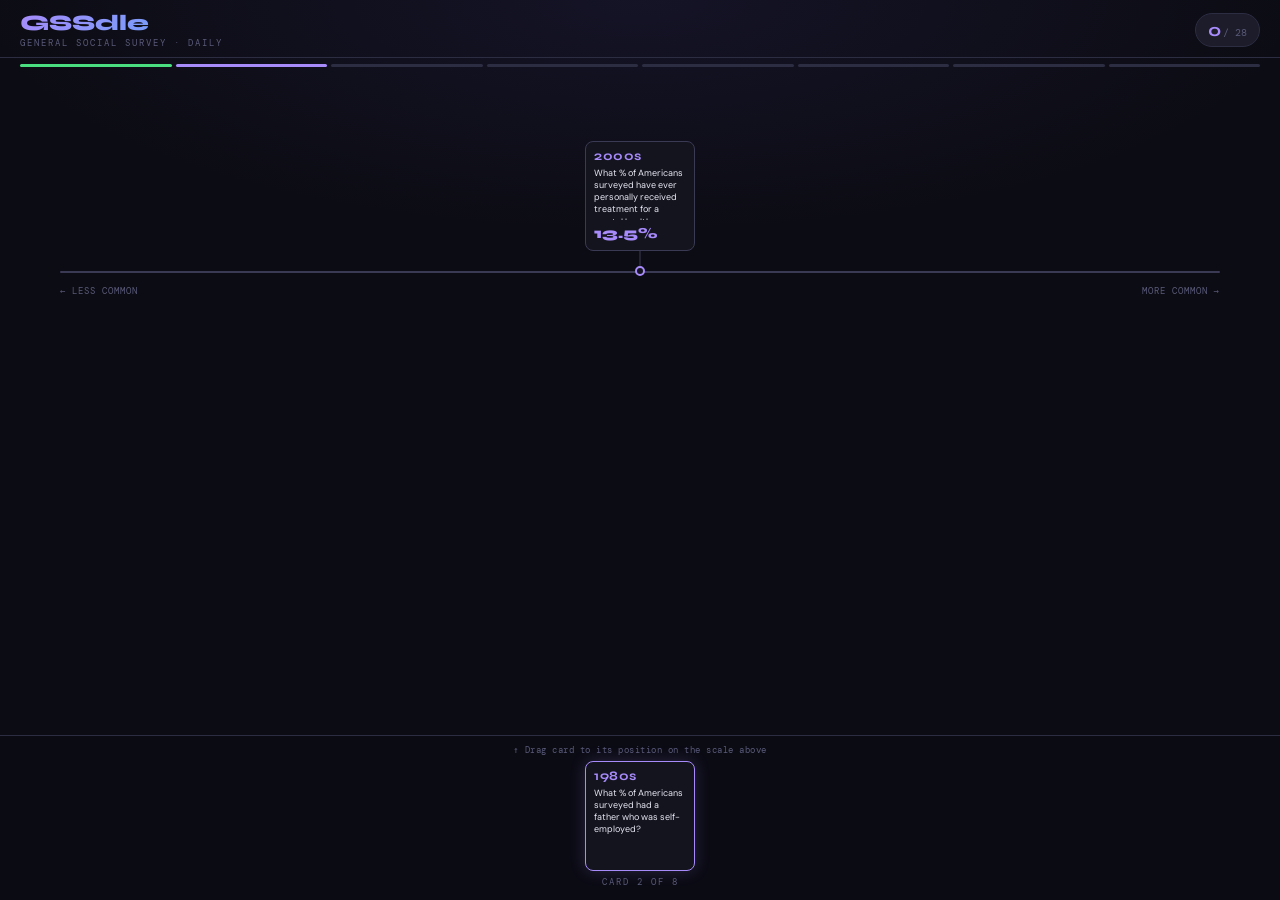
==== game/index.html @ 816de723 "Initial GSSdle commit" ====
<!DOCTYPE html>
<html lang="en">
<head>
  <meta charset="UTF-8">
  <meta name="viewport" content="width=device-width, initial-scale=1.0, maximum-scale=1.0">
  <meta name="description" content="GSSdle — Rank survey statistics from the General Social Survey. A new puzzle every day.">
  <meta property="og:title" content="GSSdle">
  <meta property="og:description" content="How well do you know America? Rank today's 8 survey statistics.">
  <title>GSSdle</title>
  <link rel="stylesheet" href="css/style.css">
</head>
<body>
  <div id="game-root">
    <div class="error-msg">Loading GSSdle…</div>
  </div>
  <script src="js/schedule.js"></script>
  <script src="js/game.js"></script>
</body>
</html>
---- game/css/style.css ----
/* style.css — GSSdle v6 */
@import url('https://fonts.googleapis.com/css2?family=Syne:wght@400;600;700;800&family=DM+Mono:wght@400;500&family=DM+Sans:wght@300;400;500&display=swap');

:root {
  --bg:      #0c0c14;
  --surf:    #14141f;
  --surf2:   #1c1c2a;
  --border:  #2c2c42;
  --border2: #3a3a54;
  --text:    #e8e8f4;
  --muted:   #5a5a7a;
  --accent:  #a78bfa;
  --correct: #4ade80;
  --wrong:   #f87171;
  --r:       8px;
}

* { box-sizing: border-box; margin: 0; padding: 0; }

html, body {
  background: var(--bg);
  color: var(--text);
  font-family: 'DM Sans', sans-serif;
  height: 100vh;
  overflow: hidden;
}

body {
  background-image: radial-gradient(ellipse 80% 40% at 50% 0%, rgba(124,106,255,0.08) 0%, transparent 65%);
}

/* ── GAME WRAP ── */
.game-wrap {
  display: flex;
  flex-direction: column;
  height: 100vh;
  overflow: hidden;
}

/* ── HEADER ── */
.game-header {
  display: flex;
  align-items: center;
  justify-content: space-between;
  padding: 10px 20px 8px;
  border-bottom: 1px solid var(--border);
  flex-shrink: 0;
}

.header-brand { display: flex; flex-direction: column; gap: 1px; }

.logo {
  font-family: 'Syne', sans-serif;
  font-weight: 800;
  font-size: 22px;
  background: linear-gradient(135deg, #a78bfa, #60a5fa);
  -webkit-background-clip: text;
  -webkit-text-fill-color: transparent;
  background-clip: text;
}

.header-sub {
  font-family: 'DM Mono', monospace;
  font-size: 9px;
  color: var(--muted);
  letter-spacing: 2px;
  text-transform: uppercase;
}

.score-box {
  display: flex;
  align-items: baseline;
  gap: 2px;
  background: var(--surf2);
  border: 1px solid var(--border);
  padding: 5px 12px;
  border-radius: 18px;
}

.score-num {
  font-family: 'Syne', sans-serif;
  font-weight: 700;
  font-size: 18px;
  color: var(--accent);
}

.score-denom {
  font-family: 'DM Mono', monospace;
  font-size: 10px;
  color: var(--muted);
}

.back-btn {
  background: var(--surf2);
  border: 1px solid var(--border);
  color: var(--muted);
  padding: 6px 14px;
  font-family: 'DM Mono', monospace;
  font-size: 11px;
  border-radius: 16px;
  cursor: pointer;
  transition: all 0.15s;
}
.back-btn:hover { border-color: var(--accent); color: var(--accent); }

/* ── PROGRESS ── */
.progress-strip {
  display: flex;
  gap: 4px;
  padding: 6px 20px 4px;
  flex-shrink: 0;
}

.pip { height: 3px; flex: 1; background: var(--border); border-radius: 2px; transition: background 0.3s; }
.pip-done   { background: var(--correct); }
.pip-active { background: var(--accent); }

/* ── TIMELINE ── */
.timeline-scroll-wrap {
  flex: 1;
  overflow-x: auto;
  overflow-y: hidden;
  position: relative;
  scrollbar-width: thin;
  scrollbar-color: var(--border2) transparent;
}
.timeline-scroll-wrap::-webkit-scrollbar { height: 4px; }
.timeline-scroll-wrap::-webkit-scrollbar-track { background: transparent; }
.timeline-scroll-wrap::-webkit-scrollbar-thumb { background: var(--border2); border-radius: 2px; }

.timeline-canvas { height: 100%; min-height: 400px; }

.tl-inner { position: relative; }

.tl-track {
  position: absolute;
  left: 60px; right: 60px;
  height: 2px;
  background: var(--border2);
  border-radius: 1px;
}

.tl-axis-label {
  position: absolute;
  font-family: 'DM Mono', monospace;
  font-size: 9px;
  color: var(--muted);
  letter-spacing: 1px;
  text-transform: uppercase;
  pointer-events: none;
}

/* ── SQUARE CARDS (placed on timeline) ── */
.scard {
  width: 110px;
  height: 110px;
  background: var(--surf);
  border: 1px solid var(--border2);
  border-radius: var(--r);
  padding: 8px;
  display: flex;
  flex-direction: column;
  gap: 4px;
  overflow: hidden;
}

.placed-scard {
  position: absolute;
  transform: translateX(-50%);
  z-index: 2;
  animation: popIn 0.3s ease;
  cursor: default;
}

.scard-decade {
  font-family: 'Syne', sans-serif;
  font-weight: 700;
  font-size: 13px;
  color: var(--accent);
  letter-spacing: 0.5px;
  line-height: 1;
  flex-shrink: 0;
}

.scard-question {
  font-size: 9px;
  line-height: 1.35;
  color: var(--text);
  flex: 1;
  overflow: hidden;
  display: -webkit-box;
  -webkit-line-clamp: 5;
  -webkit-box-orient: vertical;
}

.scard-pct {
  font-family: 'Syne', sans-serif;
  font-weight: 800;
  font-size: 15px;
  color: var(--accent);
  flex-shrink: 0;
  animation: fadeUp 0.3s ease;
}

/* Wrong attempt x marks */
.wrong-marks { display: flex; flex-wrap: wrap; gap: 1px; flex-shrink: 0; }
.x-mark { font-size: 8px; color: var(--wrong); line-height: 1; }

/* ── INCOMING CARD (same square, highlighted) ── */
.scard.incoming-card {
  border-color: var(--accent);
  box-shadow: 0 0 16px rgba(167,139,250,0.2);
  cursor: grab;
  user-select: none;
  transition: transform 0.15s, box-shadow 0.15s;
}

.scard.incoming-card:hover {
  transform: translateY(-3px);
  box-shadow: 0 8px 24px rgba(167,139,250,0.3);
}

.scard.incoming-card:active { cursor: grabbing; }

.scard.incoming-card.dragging {
  opacity: 0.3;
  transform: scale(0.95);
}

/* ── PIN STEM ── */
.pin-stem {
  position: absolute;
  width: 1px;
  background: var(--border2);
  transform: translateX(-50%);
  z-index: 1;
  pointer-events: none;
}

/* ── TRACK DOT (correct placement circle) ── */
.track-dot {
  position: absolute;
  width: 10px;
  height: 10px;
  border-radius: 50%;
  background: var(--surf);
  border: 2px solid var(--accent);
  transform: translate(-50%, -50%);
  z-index: 3;
  pointer-events: none;
}

/* ── WRONG MARKER (red circle for wrong placement) ── */
.wrong-marker {
  position: absolute;
  width: 10px;
  height: 10px;
  border-radius: 50%;
  background: rgba(248,113,113,0.2);
  border: 2px solid var(--wrong);
  transform: translate(-50%, -50%);
  z-index: 3;
  pointer-events: none;
  animation: fadeUp 0.25s ease;
}

/* ── DROP OVERLAY ── */
.drop-overlay {
  position: absolute;
  top: 0; left: 0;
  z-index: 20;
  border-radius: 4px;
  transition: background 0.12s;
  cursor: crosshair;
}
.drop-overlay.overlay-hover { background: rgba(167,139,250,0.04); }

/* ── GHOST LINE ── */
.drop-ghost {
  position: absolute;
  width: 2px;
  background: rgba(167,139,250,0.6);
  transform: translateX(-50%);
  pointer-events: none;
  z-index: 25;
  animation: ghostPulse 0.6s ease-in-out infinite;
}
@keyframes ghostPulse { 0%,100%{opacity:0.2} 50%{opacity:1} }

/* ── INCOMING ZONE (bottom) ── */
.incoming-zone {
  flex-shrink: 0;
  display: flex;
  flex-direction: column;
  align-items: center;
  gap: 5px;
  padding: 8px 20px 12px;
  border-top: 1px solid var(--border);
  background: rgba(12,12,20,0.97);
  z-index: 10;
}

.incoming-hint {
  font-family: 'DM Mono', monospace;
  font-size: 9px;
  color: var(--muted);
  letter-spacing: 0.5px;
  animation: pulse 2s ease-in-out infinite;
}

.incoming-label {
  font-family: 'DM Mono', monospace;
  font-size: 9px;
  letter-spacing: 2px;
  color: var(--muted);
  text-transform: uppercase;
}

.incoming-card-wrap { display: flex; justify-content: center; }

/* ── ANIMATIONS ── */
@keyframes pulse   { 0%,100%{opacity:0.4} 50%{opacity:1} }
@keyframes fadeUp  { from{opacity:0;transform:translateY(4px)} to{opacity:1;transform:translateY(0)} }
@keyframes popIn   { 0%{opacity:0.4;transform:translateX(-50%) scale(0.88)} 60%{transform:translateX(-50%) scale(1.04)} 100%{opacity:1;transform:translateX(-50%) scale(1)} }
@keyframes shake   { 0%,100%{transform:translateX(0)} 20%{transform:translateX(-8px)} 40%{transform:translateX(8px)} 60%{transform:translateX(-5px)} 80%{transform:translateX(5px)} }
.shake { animation: shake 0.4s ease; }

/* ── TOAST ── */
.toast {
  position: fixed;
  bottom: 130px;
  left: 50%;
  transform: translateX(-50%) translateY(10px);
  padding: 8px 18px;
  border-radius: 18px;
  font-family: 'DM Mono', monospace;
  font-size: 12px;
  font-weight: 500;
  opacity: 0;
  transition: all 0.2s ease;
  z-index: 9999;
  pointer-events: none;
  white-space: nowrap;
}
.toast-show { opacity:1; transform:translateX(-50%) translateY(0); }
.toast-ok   { background:rgba(74,222,128,0.15);  border:1px solid rgba(74,222,128,0.4);  color:#4ade80; }
.toast-bad  { background:rgba(248,113,113,0.15); border:1px solid rgba(248,113,113,0.4); color:#f87171; }
.toast-sub  { opacity:0.7; font-size:10px; margin-left:5px; }

/* ── END SCREEN ── */
.end-screen {
  max-width: 500px;
  margin: 0 auto;
  padding: 32px 20px 80px;
  display: flex;
  flex-direction: column;
  align-items: center;
  gap: 14px;
  overflow-y: auto;
  height: 100vh;
  animation: fadeUp 0.4s ease;
}

.end-logo {
  font-family: 'Syne', sans-serif;
  font-weight: 800;
  font-size: 28px;
  background: linear-gradient(135deg, #a78bfa, #60a5fa);
  -webkit-background-clip: text;
  -webkit-text-fill-color: transparent;
  background-clip: text;
}

.end-date { font-family:'DM Mono',monospace; font-size:10px; color:var(--muted); letter-spacing:2px; text-transform:uppercase; }

.end-score-row { display:flex; align-items:baseline; gap:4px; }
.end-score {
  font-family:'Syne',sans-serif; font-weight:800; font-size:60px;
  background:linear-gradient(135deg,#a78bfa,#60a5fa);
  -webkit-background-clip:text; -webkit-text-fill-color:transparent; background-clip:text; line-height:1;
}
.end-denom { font-family:'DM Mono',monospace; font-size:16px; color:var(--muted); }
.end-grade { font-family:'Syne',sans-serif; font-size:17px; font-weight:600; }

.end-grid {
  font-size:24px; letter-spacing:3px;
  background:var(--surf); border:1px solid var(--border); border-radius:var(--r);
  padding:12px 18px; width:100%; text-align:center;
}

.end-actions { display:flex; gap:10px; width:100%; }

.share-btn {
  flex:1; background:linear-gradient(135deg,#7c6aff,#60a5fa); color:#fff; border:none;
  padding:12px; font-family:'Syne',sans-serif; font-weight:600; font-size:14px;
  cursor:pointer; border-radius:20px; transition:opacity 0.2s,transform 0.15s;
}
.share-btn:hover { opacity:0.88; transform:translateY(-1px); }

.timeline-btn {
  flex:1; background:var(--surf2); color:var(--accent); border:1px solid var(--accent);
  padding:12px; font-family:'Syne',sans-serif; font-weight:600; font-size:14px;
  cursor:pointer; border-radius:20px; transition:background 0.15s,transform 0.15s;
}
.timeline-btn:hover { background:rgba(167,139,250,0.1); transform:translateY(-1px); }

.end-results { width:100%; display:flex; flex-direction:column; gap:6px; }

.res-row {
  display:flex; align-items:flex-start; gap:10px; padding:10px 12px;
  background:var(--surf); border:1px solid var(--border); border-radius:7px;
}
.res-n    { font-family:'DM Mono',monospace; font-size:10px; color:var(--muted); min-width:14px; padding-top:2px; }
.res-info { flex:1; min-width:0; }
.res-q    { font-size:12px; line-height:1.4; margin-bottom:2px; }
.res-meta { font-family:'DM Mono',monospace; font-size:10px; color:var(--muted); }
.res-pts  { font-family:'Syne',sans-serif; font-weight:700; font-size:14px; min-width:28px; text-align:right; }
.pts-g { color:#4ade80; }
.pts-y { color:#fbbf24; }
.pts-x { color:var(--muted); }

.next-label { font-family:'DM Mono',monospace; font-size:11px; color:var(--muted); display:flex; gap:6px; }
#countdown  { color:var(--text); }

.error-msg { text-align:center; padding:60px 20px; font-family:'DM Mono',monospace; font-size:14px; color:var(--muted); }

/* ── MOBILE ── */
@media (max-width: 480px) {
  .scard { width:90px; height:90px; padding:6px; }
  .scard-decade { font-size:11px; }
  .scard-question { font-size:8px; }
  .scard-pct { font-size:13px; }
}
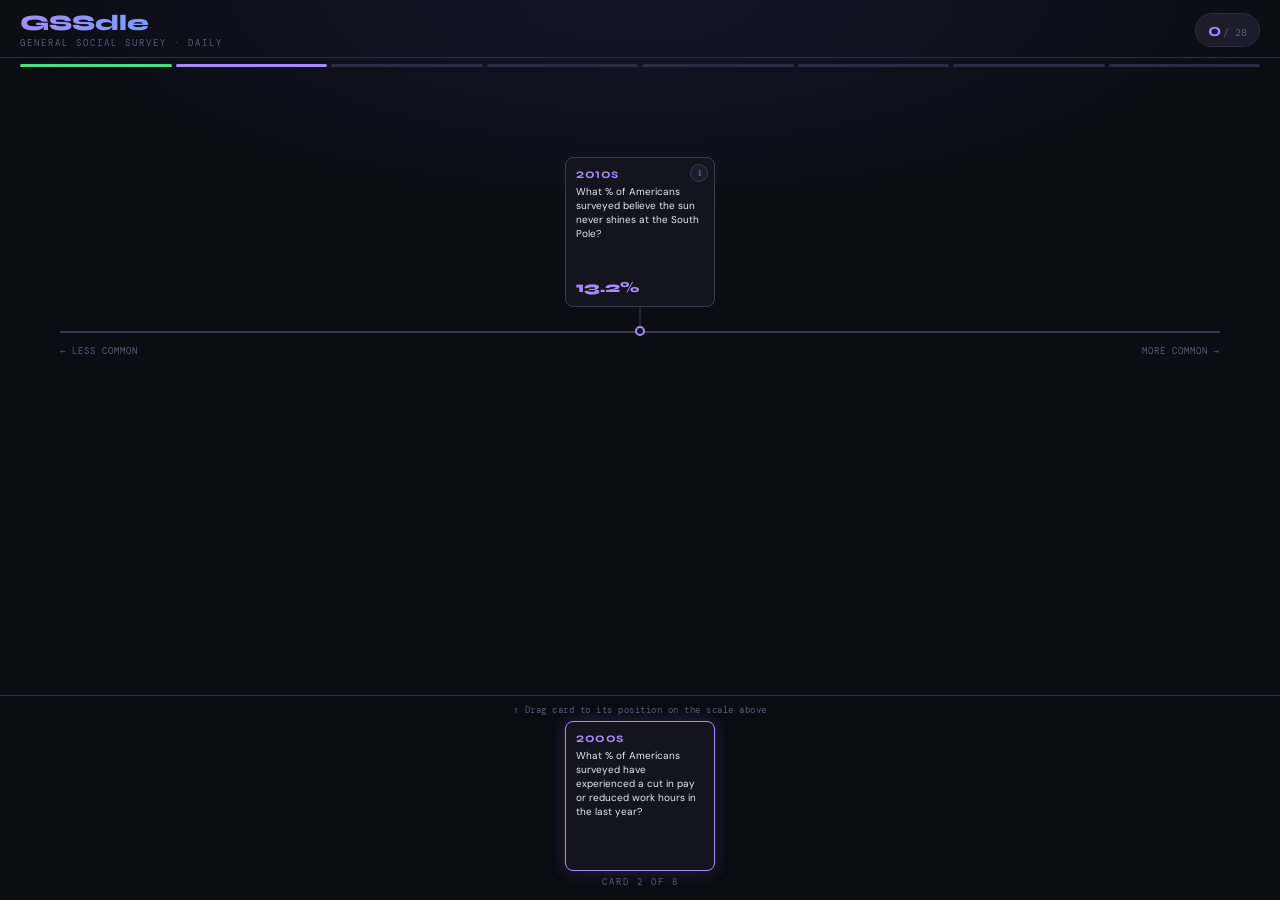
==== commit bf87733b: "New R pipeline: exploded cards.json, updated schedule, cleaned structure" ====
--- a/game/index.html
+++ b/game/index.html
@@ -15,5 +15,25 @@
   </div>
   <script src="js/schedule.js"></script>
   <script src="js/game.js"></script>
+
+<div class="modal-overlay hidden" id="info-modal" onclick="closeModal(event)">
+  <div class="modal-box">
+    <button class="modal-close" onclick="document.getElementById('info-modal').classList.add('hidden')">✕</button>
+    <div>
+      <div class="modal-section-label">Survey Question</div>
+      <div class="modal-question-text" id="modal-question-text">—</div>
+    </div>
+    <div>
+      <div class="modal-section-label">Chosen Response</div>
+      <div class="modal-response-list" id="modal-response-list"></div>
+    </div>
+    <div>
+      <div class="modal-section-label">Years Asked</div>
+      <div class="modal-years" id="modal-years">—</div>
+    </div>
+    <a class="modal-norc-link" id="modal-norc-link" href="#" target="_blank" rel="noopener">↗ View on NORC</a>
+  </div>
+</div>
+
 </body>
 </html>
--- a/game/css/style.css
+++ b/game/css/style.css
@@ -152,12 +152,12 @@
 
 /* ── SQUARE CARDS (placed on timeline) ── */
 .scard {
-  width: 110px;
-  height: 110px;
+  width: 150px;   /* was 110px */
+  height: 150px;  /* was 110px */
   background: var(--surf);
   border: 1px solid var(--border2);
   border-radius: var(--r);
-  padding: 8px;
+  padding: 10px;
   display: flex;
   flex-direction: column;
   gap: 4px;
@@ -183,13 +183,13 @@
 }
 
 .scard-question {
-  font-size: 9px;
-  line-height: 1.35;
+  font-size: 10px;        /* was 9px */
+  line-height: 1.4;
   color: var(--text);
   flex: 1;
   overflow: hidden;
   display: -webkit-box;
-  -webkit-line-clamp: 5;
+  -webkit-line-clamp: 6;  /* was 5 — one more line */
   -webkit-box-orient: vertical;
 }
 
@@ -426,8 +426,139 @@
 
 /* ── MOBILE ── */
 @media (max-width: 480px) {
-  .scard { width:90px; height:90px; padding:6px; }
+  .scard { width:120px; height:120px; padding:7px; }  /* was 90x90 */
   .scard-decade { font-size:11px; }
   .scard-question { font-size:8px; }
   .scard-pct { font-size:13px; }
 }
+
+
+/* ── INFO BUTTON (for timeline cards) ── */
+.info-btn {
+  position: absolute;
+  top: 6px;
+  right: 6px;
+  width: 18px;
+  height: 18px;
+  border-radius: 50%;
+  background: var(--surf2);
+  border: 1px solid var(--border2);
+  color: var(--muted);
+  font-family: 'DM Mono', monospace;
+  font-size: 9px;
+  line-height: 1;
+  cursor: pointer;
+  display: flex;
+  align-items: center;
+  justify-content: center;
+  transition: border-color 0.15s, color 0.15s;
+  z-index: 5;
+  flex-shrink: 0;
+}
+.info-btn:hover { border-color: var(--accent); color: var(--accent); }
+
+/* Cards need position:relative for the absolute-positioned button */
+.scard { position: relative; }
+
+/* ── Modal overlay ── */
+.modal-overlay {
+  position: fixed;
+  inset: 0;
+  background: rgba(0,0,0,0.7);
+  backdrop-filter: blur(4px);
+  z-index: 100;
+  display: flex;
+  align-items: center;
+  justify-content: center;
+  padding: 20px;
+  animation: fadeUp 0.2s ease;
+}
+.modal-overlay.hidden { display: none; }
+
+.modal-box {
+  background: var(--surf);
+  border: 1px solid var(--border2);
+  border-radius: 12px;
+  padding: 20px;
+  max-width: 420px;
+  width: 100%;
+  max-height: 80vh;
+  overflow-y: auto;
+  display: flex;
+  flex-direction: column;
+  gap: 14px;
+  position: relative;
+}
+
+.modal-close {
+  position: absolute;
+  top: 12px;
+  right: 14px;
+  background: none;
+  border: none;
+  color: var(--muted);
+  font-size: 18px;
+  cursor: pointer;
+  line-height: 1;
+  padding: 2px 6px;
+  border-radius: 4px;
+  transition: color 0.15s;
+}
+.modal-close:hover { color: var(--text); }
+
+.modal-section-label {
+  font-family: 'DM Mono', monospace;
+  font-size: 9px;
+  letter-spacing: 2px;
+  color: var(--muted);
+  text-transform: uppercase;
+  margin-bottom: 4px;
+}
+
+.modal-question-text {
+  font-size: 13px;
+  line-height: 1.65;
+  color: var(--text);
+  white-space: pre-wrap;
+  word-break: break-word;
+}
+
+.modal-response-list {
+  display: flex;
+  flex-direction: column;
+  gap: 4px;
+}
+
+.modal-response-item {
+  font-family: 'DM Mono', monospace;
+  font-size: 11px;
+  color: var(--muted);
+  padding: 4px 8px;
+  border-radius: 4px;
+  border: 1px solid var(--border);
+}
+.modal-response-item.chosen {
+  color: var(--correct);
+  border-color: rgba(74,222,128,0.3);
+  background: rgba(74,222,128,0.06);
+}
+
+.modal-years {
+  font-family: 'DM Mono', monospace;
+  font-size: 11px;
+  color: var(--accent);
+  line-height: 1.6;
+}
+
+.modal-norc-link {
+  font-family: 'DM Mono', monospace;
+  font-size: 10px;
+  color: var(--accent);
+  text-decoration: none;
+  opacity: 0.7;
+  transition: opacity 0.15s;
+  border-bottom: 1px solid rgba(167,139,250,0.3);
+  padding-bottom: 1px;
+  align-self: flex-start;
+}
+.modal-norc-link:hover { opacity: 1; }
